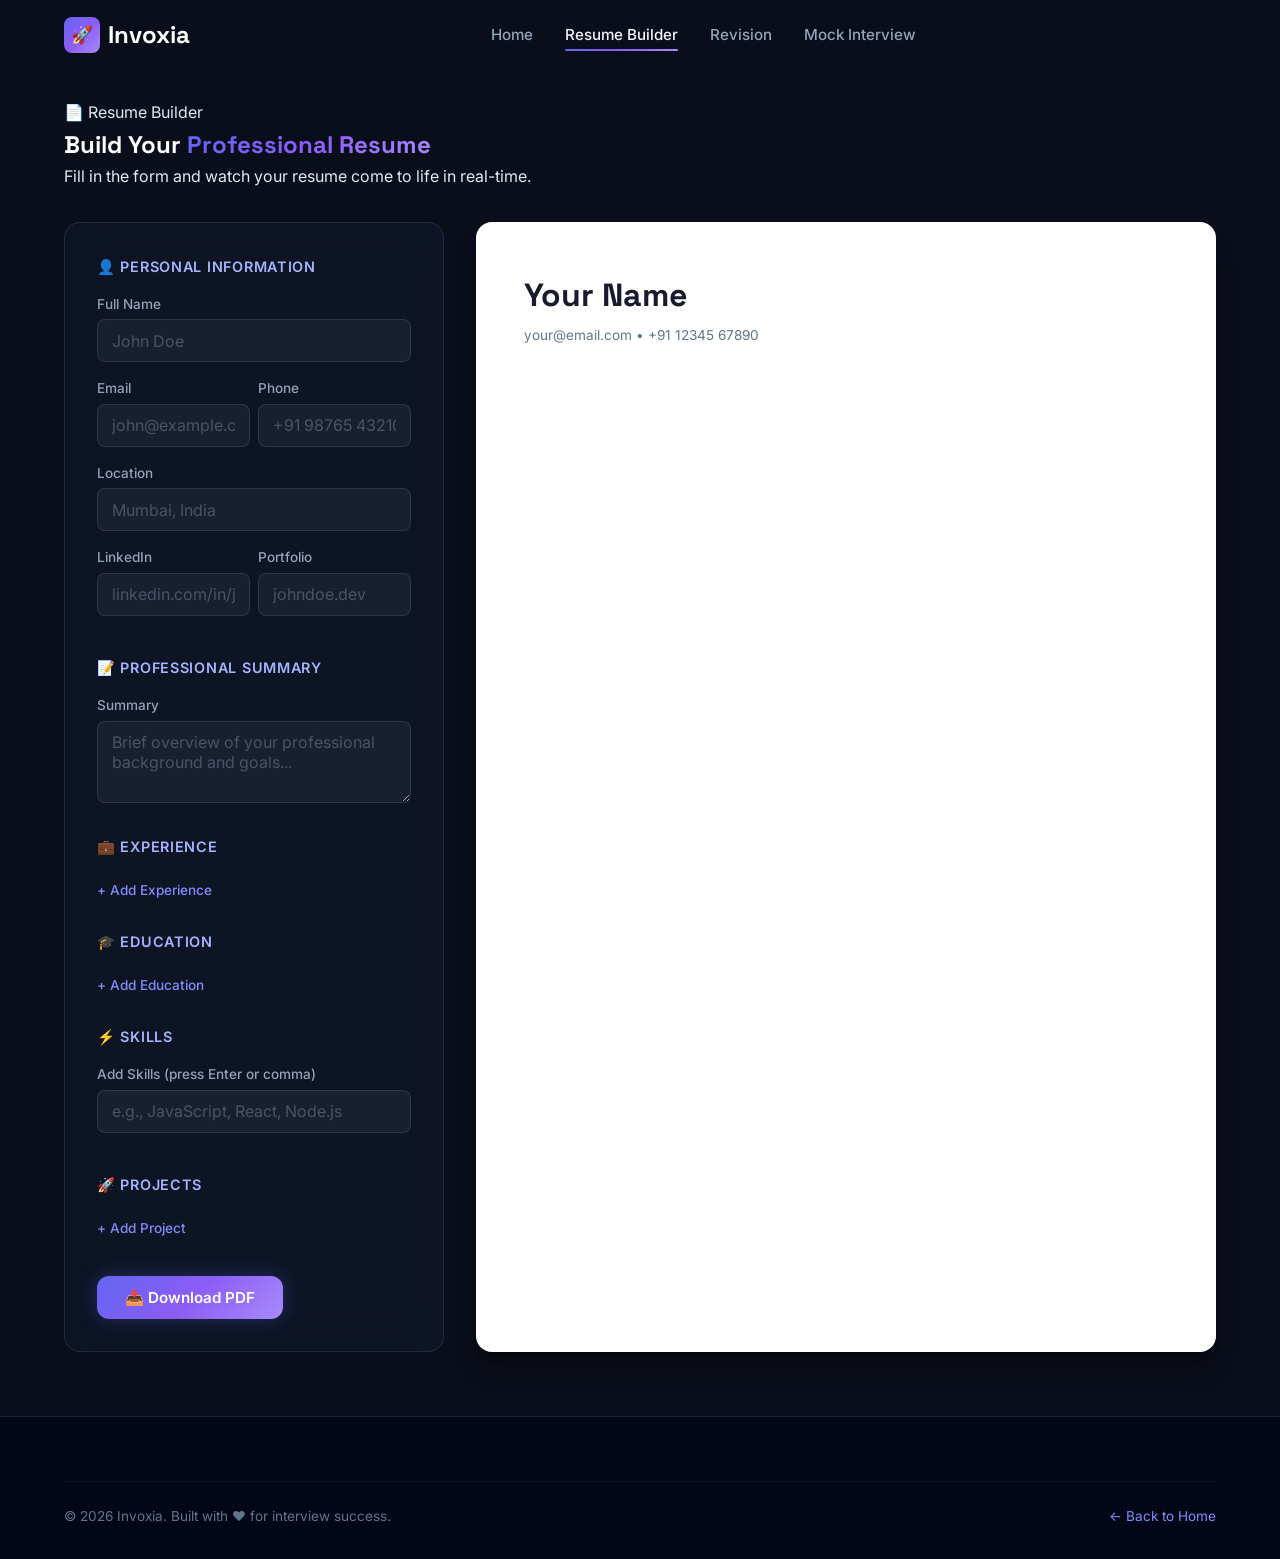
==== pages/resume.html @ 6b7d6e1b "msade some changes in ui" ====
<!DOCTYPE html>
<html lang="en">
<head>
  <meta charset="UTF-8">
  <meta name="viewport" content="width=device-width, initial-scale=1.0">
  <title>Resume Builder — Invoxia</title>
  <meta name="description" content="Build professional, ATS-friendly resumes with Invoxia's intelligent resume builder. Real-time preview and PDF export.">
  <link rel="stylesheet" href="../css/global.css">
  <link rel="stylesheet" href="../css/resume.css">
  <link rel="icon" href="data:image/svg+xml,<svg xmlns='http://www.w3.org/2000/svg' viewBox='0 0 100 100'><text y='.9em' font-size='90'>📄</text></svg>">
</head>
<body>

  <!-- ======== NAVBAR ======== -->
  <nav class="navbar scrolled" id="navbar">
    <div class="container">
      <a href="../index.html" class="navbar-brand">
        <span class="logo-icon">🚀</span>
        Invoxia
      </a>
      <div class="navbar-links" id="navLinks">
        <a href="../index.html">Home</a>
        <a href="resume.html" class="active">Resume Builder</a>
        <a href="revision.html">Revision</a>
        <a href="mock-interview.html">Mock Interview</a>
      </div>
      <div class="navbar-actions">
        <button class="menu-toggle" id="menuToggle" aria-label="Toggle menu">
          <span></span><span></span><span></span>
        </button>
      </div>
    </div>
  </nav>

  <!-- ======== RESUME BUILDER ======== -->
  <main class="resume-page">
    <div class="container">
      <div class="section-header" style="margin-bottom: 2rem;">
        <div class="section-label">📄 Resume Builder</div>
        <h2 style="color: white; font-family: var(--font-display);">Build Your <span class="text-gradient">Professional Resume</span></h2>
        <p>Fill in the form and watch your resume come to life in real-time.</p>
      </div>

      <div class="resume-builder-layout">
        <!-- Form Sidebar -->
        <aside class="resume-sidebar card" id="resumeForm">

          <!-- Personal Info -->
          <div class="resume-form-section">
            <h3>👤 Personal Information</h3>
            <div class="form-group">
              <label for="inputFullName">Full Name</label>
              <input class="form-input" id="inputFullName" type="text" placeholder="John Doe">
            </div>
            <div class="form-row">
              <div class="form-group">
                <label for="inputEmail">Email</label>
                <input class="form-input" id="inputEmail" type="email" placeholder="john@example.com">
              </div>
              <div class="form-group">
                <label for="inputPhone">Phone</label>
                <input class="form-input" id="inputPhone" type="tel" placeholder="+91 98765 43210">
              </div>
            </div>
            <div class="form-group">
              <label for="inputLocation">Location</label>
              <input class="form-input" id="inputLocation" type="text" placeholder="Mumbai, India">
            </div>
            <div class="form-row">
              <div class="form-group">
                <label for="inputLinkedin">LinkedIn</label>
                <input class="form-input" id="inputLinkedin" type="url" placeholder="linkedin.com/in/johndoe">
              </div>
              <div class="form-group">
                <label for="inputPortfolio">Portfolio</label>
                <input class="form-input" id="inputPortfolio" type="url" placeholder="johndoe.dev">
              </div>
            </div>
          </div>

          <!-- Summary -->
          <div class="resume-form-section">
            <h3>📝 Professional Summary</h3>
            <div class="form-group">
              <label for="inputSummary">Summary</label>
              <textarea class="form-input" id="inputSummary" placeholder="Brief overview of your professional background and goals..." rows="3"></textarea>
            </div>
          </div>

          <!-- Experience -->
          <div class="resume-form-section">
            <h3>💼 Experience</h3>
            <div id="experienceFields"></div>
            <button class="add-item-btn" onclick="addExperience()">+ Add Experience</button>
          </div>

          <!-- Education -->
          <div class="resume-form-section">
            <h3>🎓 Education</h3>
            <div id="educationFields"></div>
            <button class="add-item-btn" onclick="addEducation()">+ Add Education</button>
          </div>

          <!-- Skills -->
          <div class="resume-form-section">
            <h3>⚡ Skills</h3>
            <div class="form-group">
              <label for="inputSkills">Add Skills (press Enter or comma)</label>
              <input class="form-input" id="inputSkills" type="text" placeholder="e.g., JavaScript, React, Node.js">
            </div>
            <div id="skillTags" style="display: flex; flex-wrap: wrap; gap: 6px; margin-top: 8px;"></div>
          </div>

          <!-- Projects -->
          <div class="resume-form-section">
            <h3>🚀 Projects</h3>
            <div id="projectFields"></div>
            <button class="add-item-btn" onclick="addProject()">+ Add Project</button>
          </div>

          <!-- Actions -->
          <div class="resume-actions">
            <button class="btn btn-primary" onclick="downloadResume()">📥 Download PDF</button>
          </div>
        </aside>

        <!-- Live Preview -->
        <div class="resume-preview-container" id="resumePreview">
          <!-- Dynamically rendered by resume.js -->
        </div>
      </div>
    </div>
  </main>

  <!-- ======== FOOTER ======== -->
  <footer class="footer" style="margin-top: 4rem;">
    <div class="container">
      <div class="footer-bottom">
        <span>© 2026 Invoxia. Built with ❤️ for interview success.</span>
        <a href="../index.html" style="color: var(--primary-400);">← Back to Home</a>
      </div>
    </div>
  </footer>

  <script src="../js/app.js"></script>
  <script src="../js/resume.js"></script>

  <style>
    .skill-tag-added {
      display: inline-flex;
      align-items: center;
      gap: 4px;
      padding: 4px 12px;
      background: rgba(99, 102, 241, 0.2);
      border: 1px solid rgba(99, 102, 241, 0.4);
      border-radius: 999px;
      color: var(--primary-300);
      font-size: 0.82rem;
      font-weight: 500;
    }
    .skill-tag-added button {
      color: var(--accent-rose);
      font-size: 1rem;
      line-height: 1;
      padding: 0 2px;
    }
    .skill-tag-added button:hover {
      color: white;
    }
  </style>
</body>
</html>
---- css/global.css ----
/* ============================================
   INVOXIA - Global Design System
   Shared styles, tokens, and utilities
   ============================================ */

/* Google Fonts */
@import url('https://fonts.googleapis.com/css2?family=Inter:wght@300;400;500;600;700;800;900&family=Space+Grotesk:wght@400;500;600;700&display=swap');

/* ---- Design Tokens ---- */
:root {
  /* Primary Palette */
  --primary-50: #eef2ff;
  --primary-100: #e0e7ff;
  --primary-200: #c7d2fe;
  --primary-300: #a5b4fc;
  --primary-400: #818cf8;
  --primary-500: #6366f1;
  --primary-600: #4f46e5;
  --primary-700: #4338ca;
  --primary-800: #3730a3;
  --primary-900: #312e81;

  /* Accent */
  --accent-cyan: #22d3ee;
  --accent-emerald: #34d399;
  --accent-amber: #fbbf24;
  --accent-rose: #fb7185;
  --accent-violet: #a78bfa;

  /* Neutrals */
  --neutral-50: #f8fafc;
  --neutral-100: #f1f5f9;
  --neutral-200: #e2e8f0;
  --neutral-300: #cbd5e1;
  --neutral-400: #94a3b8;
  --neutral-500: #64748b;
  --neutral-600: #475569;
  --neutral-700: #334155;
  --neutral-800: #1e293b;
  --neutral-900: #0f172a;
  --neutral-950: #020617;

  /* Surfaces */
  --surface-primary: #0a0e1a;
  --surface-card: rgba(15, 23, 42, 0.7);
  --surface-card-hover: rgba(30, 41, 59, 0.8);
  --surface-glass: rgba(255, 255, 255, 0.05);
  --surface-glass-border: rgba(255, 255, 255, 0.1);

  /* Gradients */
  --gradient-primary: linear-gradient(135deg, #6366f1, #8b5cf6, #a78bfa);
  --gradient-accent: linear-gradient(135deg, #22d3ee, #6366f1);
  --gradient-warm: linear-gradient(135deg, #f97316, #fb7185);
  --gradient-hero: linear-gradient(135deg, #0a0e1a 0%, #1a1040 50%, #0a0e1a 100%);

  /* Typography */
  --font-primary: 'Inter', -apple-system, BlinkMacSystemFont, sans-serif;
  --font-display: 'Space Grotesk', sans-serif;

  /* Spacing */
  --space-xs: 0.25rem;
  --space-sm: 0.5rem;
  --space-md: 1rem;
  --space-lg: 1.5rem;
  --space-xl: 2rem;
  --space-2xl: 3rem;
  --space-3xl: 4rem;
  --space-4xl: 6rem;

  /* Border Radius */
  --radius-sm: 0.375rem;
  --radius-md: 0.5rem;
  --radius-lg: 0.75rem;
  --radius-xl: 1rem;
  --radius-2xl: 1.5rem;
  --radius-full: 9999px;

  /* Shadows */
  --shadow-sm: 0 1px 2px rgba(0, 0, 0, 0.3);
  --shadow-md: 0 4px 6px -1px rgba(0, 0, 0, 0.3), 0 2px 4px -2px rgba(0, 0, 0, 0.3);
  --shadow-lg: 0 10px 15px -3px rgba(0, 0, 0, 0.3), 0 4px 6px -4px rgba(0, 0, 0, 0.3);
  --shadow-xl: 0 20px 25px -5px rgba(0, 0, 0, 0.3), 0 8px 10px -6px rgba(0, 0, 0, 0.3);
  --shadow-glow: 0 0 20px rgba(99, 102, 241, 0.3);
  --shadow-glow-lg: 0 0 40px rgba(99, 102, 241, 0.4);

  /* Transitions */
  --transition-fast: 150ms cubic-bezier(0.4, 0, 0.2, 1);
  --transition-base: 250ms cubic-bezier(0.4, 0, 0.2, 1);
  --transition-slow: 400ms cubic-bezier(0.4, 0, 0.2, 1);
  --transition-spring: 500ms cubic-bezier(0.34, 1.56, 0.64, 1);

  /* Z-Index Scale */
  --z-base: 1;
  --z-dropdown: 100;
  --z-sticky: 200;
  --z-overlay: 300;
  --z-modal: 400;
  --z-toast: 500;
}

/* ---- CSS Reset ---- */
*,
*::before,
*::after {
  box-sizing: border-box;
  margin: 0;
  padding: 0;
}

html {
  scroll-behavior: smooth;
  -webkit-text-size-adjust: 100%;
}

body {
  font-family: var(--font-primary);
  background-color: var(--surface-primary);
  color: var(--neutral-200);
  line-height: 1.6;
  overflow-x: hidden;
  -webkit-font-smoothing: antialiased;
  -moz-osx-font-smoothing: grayscale;
}

a {
  text-decoration: none;
  color: inherit;
  transition: color var(--transition-fast);
}

img {
  max-width: 100%;
  height: auto;
  display: block;
}

button {
  cursor: pointer;
  border: none;
  background: none;
  font-family: inherit;
  font-size: inherit;
}

ul, ol {
  list-style: none;
}

input, textarea, select {
  font-family: inherit;
  font-size: inherit;
  border: none;
  outline: none;
}

/* ---- Utility Classes ---- */
.container {
  width: 100%;
  max-width: 1200px;
  margin: 0 auto;
  padding: 0 var(--space-lg);
}

.section {
  padding: var(--space-4xl) 0;
}

.text-gradient {
  background: var(--gradient-primary);
  -webkit-background-clip: text;
  -webkit-text-fill-color: transparent;
  background-clip: text;
}

.text-gradient-accent {
  background: var(--gradient-accent);
  -webkit-background-clip: text;
  -webkit-text-fill-color: transparent;
  background-clip: text;
}

/* ---- Button System ---- */
.btn {
  display: inline-flex;
  align-items: center;
  justify-content: center;
  gap: var(--space-sm);
  padding: 0.75rem 1.75rem;
  font-weight: 600;
  font-size: 0.95rem;
  border-radius: var(--radius-lg);
  transition: all var(--transition-base);
  position: relative;
  overflow: hidden;
}

.btn-primary {
  background: var(--gradient-primary);
  color: white;
  box-shadow: var(--shadow-glow);
}

.btn-primary:hover {
  transform: translateY(-2px);
  box-shadow: var(--shadow-glow-lg);
}

.btn-secondary {
  background: var(--surface-glass);
  color: var(--neutral-100);
  border: 1px solid var(--surface-glass-border);
  backdrop-filter: blur(10px);
}

.btn-secondary:hover {
  background: rgba(255, 255, 255, 0.1);
  border-color: var(--primary-400);
  transform: translateY(-2px);
}

.btn-outline {
  background: transparent;
  color: var(--primary-400);
  border: 2px solid var(--primary-500);
}

.btn-outline:hover {
  background: var(--primary-500);
  color: white;
  transform: translateY(-2px);
}

.btn-lg {
  padding: 1rem 2.25rem;
  font-size: 1.05rem;
  border-radius: var(--radius-xl);
}

/* ---- Card System ---- */
.card {
  background: var(--surface-card);
  border: 1px solid var(--surface-glass-border);
  border-radius: var(--radius-xl);
  padding: var(--space-xl);
  backdrop-filter: blur(20px);
  transition: all var(--transition-base);
}

.card:hover {
  background: var(--surface-card-hover);
  border-color: var(--primary-500);
  transform: translateY(-4px);
  box-shadow: var(--shadow-lg);
}

/* ---- Glass Effect ---- */
.glass {
  background: var(--surface-glass);
  border: 1px solid var(--surface-glass-border);
  backdrop-filter: blur(20px);
  -webkit-backdrop-filter: blur(20px);
}

/* ---- Navbar Shared ---- */
.navbar {
  position: fixed;
  top: 0;
  left: 0;
  right: 0;
  z-index: var(--z-sticky);
  padding: var(--space-md) 0;
  transition: all var(--transition-base);
}

.navbar.scrolled {
  background: rgba(10, 14, 26, 0.9);
  backdrop-filter: blur(20px);
  border-bottom: 1px solid var(--surface-glass-border);
  box-shadow: var(--shadow-md);
}

.navbar .container {
  display: flex;
  align-items: center;
  justify-content: space-between;
}

.navbar-brand {
  display: flex;
  align-items: center;
  gap: var(--space-sm);
  font-family: var(--font-display);
  font-weight: 700;
  font-size: 1.5rem;
  color: white;
}

.navbar-brand .logo-icon {
  width: 36px;
  height: 36px;
  border-radius: var(--radius-md);
  background: var(--gradient-primary);
  display: flex;
  align-items: center;
  justify-content: center;
  font-size: 1.1rem;
}

.navbar-links {
  display: flex;
  align-items: center;
  gap: var(--space-xl);
}

.navbar-links a {
  color: var(--neutral-400);
  font-weight: 500;
  font-size: 0.95rem;
  position: relative;
}

.navbar-links a::after {
  content: '';
  position: absolute;
  bottom: -4px;
  left: 0;
  width: 0;
  height: 2px;
  background: var(--gradient-primary);
  transition: width var(--transition-base);
  border-radius: var(--radius-full);
}

.navbar-links a:hover,
.navbar-links a.active {
  color: var(--neutral-100);
}

.navbar-links a:hover::after,
.navbar-links a.active::after {
  width: 100%;
}

.navbar-actions {
  display: flex;
  align-items: center;
  gap: var(--space-md);
}

/* Mobile menu toggle */
.menu-toggle {
  display: none;
  flex-direction: column;
  gap: 5px;
  padding: 4px;
}

.menu-toggle span {
  display: block;
  width: 24px;
  height: 2px;
  background: var(--neutral-200);
  border-radius: var(--radius-full);
  transition: all var(--transition-fast);
}

/* ---- Footer ---- */
.footer {
  background: var(--neutral-950);
  border-top: 1px solid var(--surface-glass-border);
  padding: var(--space-3xl) 0 var(--space-xl);
}

.footer-grid {
  display: grid;
  grid-template-columns: 2fr 1fr 1fr 1fr;
  gap: var(--space-2xl);
  margin-bottom: var(--space-2xl);
}

.footer-brand p {
  color: var(--neutral-400);
  margin-top: var(--space-md);
  max-width: 300px;
  font-size: 0.9rem;
  line-height: 1.7;
}

.footer-col h4 {
  color: var(--neutral-100);
  font-size: 0.9rem;
  font-weight: 600;
  margin-bottom: var(--space-lg);
  text-transform: uppercase;
  letter-spacing: 0.05em;
}

.footer-col a {
  display: block;
  color: var(--neutral-400);
  font-size: 0.9rem;
  padding: var(--space-xs) 0;
  transition: color var(--transition-fast);
}

.footer-col a:hover {
  color: var(--primary-400);
}

.footer-bottom {
  border-top: 1px solid rgba(255, 255, 255, 0.05);
  padding-top: var(--space-lg);
  display: flex;
  justify-content: space-between;
  align-items: center;
  color: var(--neutral-500);
  font-size: 0.85rem;
}

/* ---- Animations ---- */
@keyframes fadeInUp {
  from {
    opacity: 0;
    transform: translateY(30px);
  }
  to {
    opacity: 1;
    transform: translateY(0);
  }
}

@keyframes fadeIn {
  from { opacity: 0; }
  to { opacity: 1; }
}

@keyframes slideInLeft {
  from {
    opacity: 0;
    transform: translateX(-30px);
  }
  to {
    opacity: 1;
    transform: translateX(0);
  }
}

@keyframes slideInRight {
  from {
    opacity: 0;
    transform: translateX(30px);
  }
  to {
    opacity: 1;
    transform: translateX(0);
  }
}

@keyframes pulse {
  0%, 100% { opacity: 1; }
  50% { opacity: 0.5; }
}

@keyframes float {
  0%, 100% { transform: translateY(0); }
  50% { transform: translateY(-10px); }
}

@keyframes glow {
  0%, 100% { box-shadow: 0 0 20px rgba(99, 102, 241, 0.3); }
  50% { box-shadow: 0 0 40px rgba(99, 102, 241, 0.6); }
}

.animate-fadeInUp {
  animation: fadeInUp 0.6s ease-out forwards;
}

.animate-fadeIn {
  animation: fadeIn 0.6s ease-out forwards;
}

.animate-float {
  animation: float 3s ease-in-out infinite;
}

/* Stagger delays */
.delay-1 { animation-delay: 0.1s; }
.delay-2 { animation-delay: 0.2s; }
.delay-3 { animation-delay: 0.3s; }
.delay-4 { animation-delay: 0.4s; }
.delay-5 { animation-delay: 0.5s; }

/* ---- Responsive ---- */
@media (max-width: 768px) {
  .container {
    padding: 0 var(--space-md);
  }

  .section {
    padding: var(--space-2xl) 0;
  }

  .menu-toggle {
    display: flex;
  }

  .navbar-links {
    display: none;
    position: fixed;
    top: 70px;
    left: 0;
    right: 0;
    background: rgba(10, 14, 26, 0.98);
    backdrop-filter: blur(20px);
    flex-direction: column;
    padding: var(--space-xl);
    gap: var(--space-lg);
    border-bottom: 1px solid var(--surface-glass-border);
  }

  .navbar-links.open {
    display: flex;
  }

  .navbar-actions .btn {
    display: none;
  }

  .footer-grid {
    grid-template-columns: 1fr;
    gap: var(--space-xl);
  }

  .footer-bottom {
    flex-direction: column;
    gap: var(--space-md);
    text-align: center;
  }
}
---- css/resume.css ----
/* ============================================
   INVOXIA - Resume Builder Styles
   Module Owner: Member 1
   Branch: feature/resume-builder
   ============================================ */

.resume-page {
  padding-top: 100px;
  min-height: 100vh;
}

.resume-builder-layout {
  display: grid;
  grid-template-columns: 380px 1fr;
  gap: var(--space-xl);
  min-height: calc(100vh - 200px);
}

/* Sidebar Form */
.resume-sidebar {
  position: sticky;
  top: 100px;
  height: fit-content;
}

.resume-form-section {
  margin-bottom: var(--space-lg);
}

.resume-form-section h3 {
  color: var(--primary-300);
  font-size: 0.9rem;
  font-weight: 600;
  text-transform: uppercase;
  letter-spacing: 0.05em;
  margin-bottom: var(--space-md);
  display: flex;
  align-items: center;
  gap: var(--space-sm);
}

.form-group {
  margin-bottom: var(--space-md);
}

.form-group label {
  display: block;
  color: var(--neutral-400);
  font-size: 0.85rem;
  font-weight: 500;
  margin-bottom: var(--space-xs);
}

.form-input {
  width: 100%;
  padding: 0.65rem 0.85rem;
  background: rgba(255, 255, 255, 0.05);
  border: 1px solid var(--surface-glass-border);
  border-radius: var(--radius-md);
  color: var(--neutral-100);
  transition: border-color var(--transition-fast);
}

.form-input:focus {
  border-color: var(--primary-500);
  box-shadow: 0 0 0 3px rgba(99, 102, 241, 0.15);
}

.form-input::placeholder {
  color: var(--neutral-600);
}

textarea.form-input {
  min-height: 80px;
  resize: vertical;
}

.form-row {
  display: grid;
  grid-template-columns: 1fr 1fr;
  gap: var(--space-sm);
}

.add-item-btn {
  display: flex;
  align-items: center;
  gap: var(--space-xs);
  color: var(--primary-400);
  font-size: 0.85rem;
  font-weight: 500;
  padding: var(--space-sm) 0;
  transition: color var(--transition-fast);
}

.add-item-btn:hover {
  color: var(--primary-300);
}

/* Resume Preview */
.resume-preview-container {
  background: white;
  border-radius: var(--radius-xl);
  padding: var(--space-2xl);
  color: #1a1a2e;
  box-shadow: var(--shadow-xl);
  min-height: 800px;
}

.resume-preview-container h1 {
  font-family: var(--font-display);
  font-size: 2rem;
  color: #1a1a2e;
  margin-bottom: var(--space-xs);
}

.resume-preview-container .contact-line {
  color: #64748b;
  font-size: 0.85rem;
  margin-bottom: var(--space-lg);
}

.resume-section-title {
  font-size: 0.85rem;
  font-weight: 700;
  text-transform: uppercase;
  letter-spacing: 0.08em;
  color: var(--primary-600);
  border-bottom: 2px solid var(--primary-500);
  padding-bottom: var(--space-xs);
  margin-bottom: var(--space-md);
  margin-top: var(--space-xl);
}

.resume-entry {
  margin-bottom: var(--space-md);
}

.resume-entry h4 {
  font-size: 1rem;
  font-weight: 600;
  color: #1a1a2e;
}

.resume-entry .meta {
  color: #64748b;
  font-size: 0.85rem;
  margin-bottom: var(--space-xs);
}

.resume-entry p {
  color: #334155;
  font-size: 0.9rem;
  line-height: 1.6;
}

.resume-skills-list {
  display: flex;
  flex-wrap: wrap;
  gap: var(--space-sm);
}

.resume-skill-tag {
  padding: var(--space-xs) var(--space-md);
  background: var(--primary-50);
  color: var(--primary-700);
  border-radius: var(--radius-full);
  font-size: 0.82rem;
  font-weight: 500;
}

/* Export Actions */
.resume-actions {
  display: flex;
  gap: var(--space-md);
  margin-top: var(--space-xl);
}

/* Responsive */
@media (max-width: 1024px) {
  .resume-builder-layout {
    grid-template-columns: 1fr;
  }

  .resume-sidebar {
    position: static;
  }
}
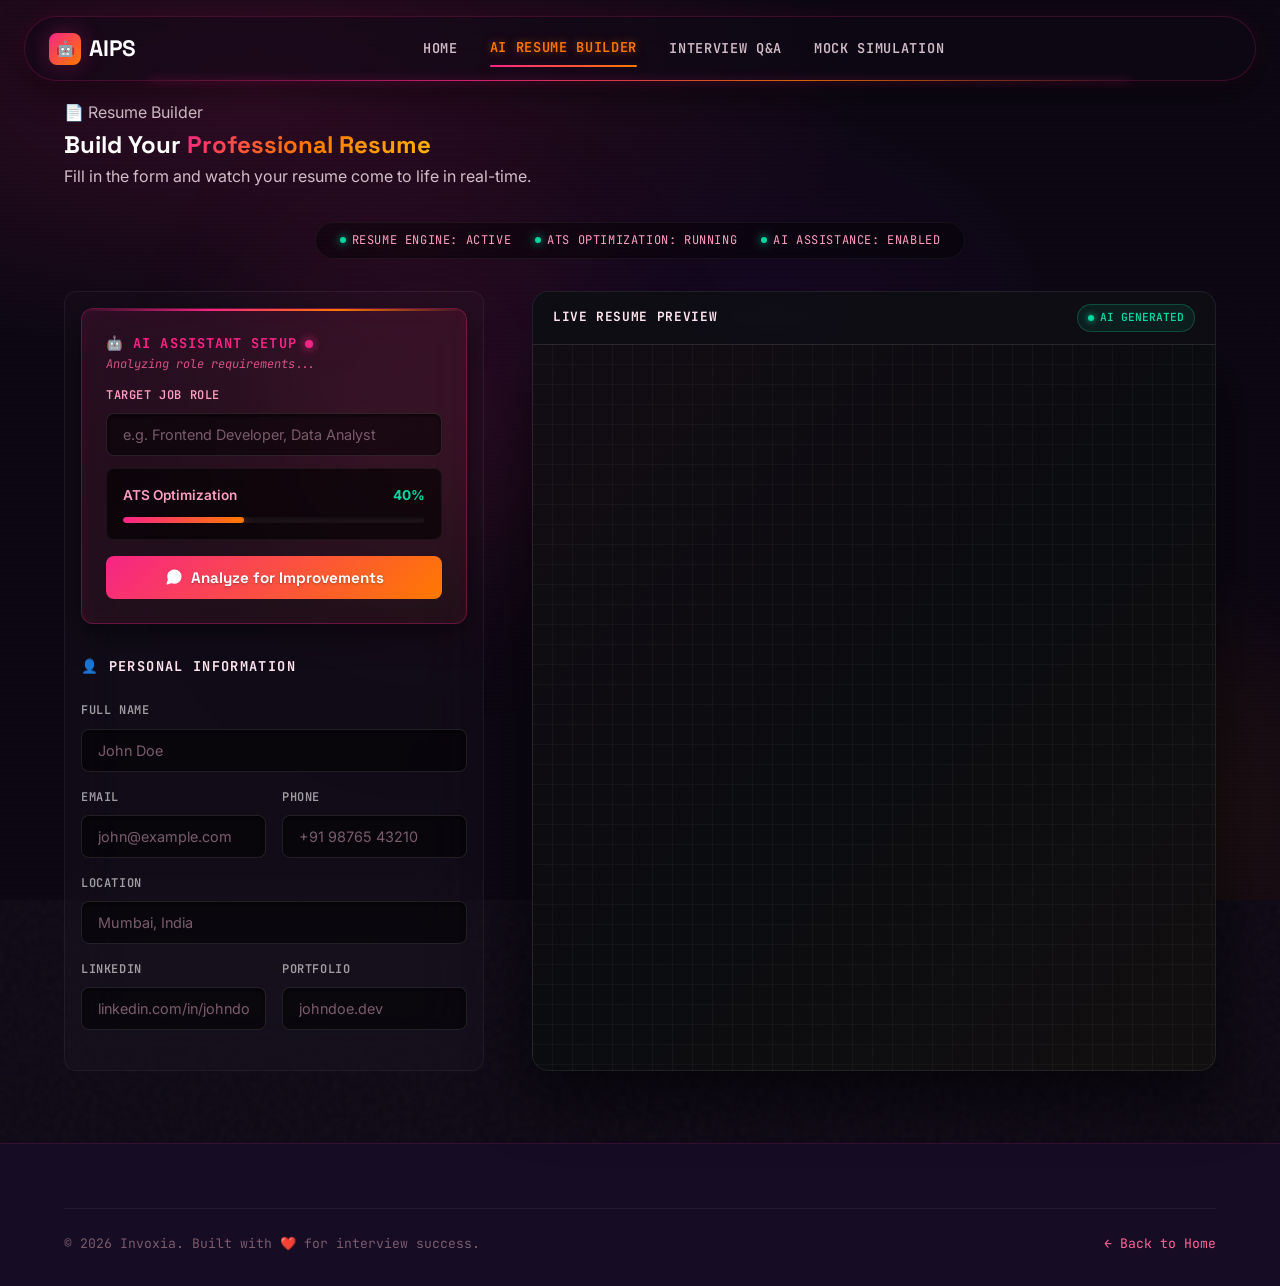
==== commit c2a60a58: "msade some changes in ui" ====
--- a/pages/resume.html
+++ b/pages/resume.html
@@ -15,14 +15,14 @@
   <nav class="navbar scrolled" id="navbar">
     <div class="container">
       <a href="../index.html" class="navbar-brand">
-        <span class="logo-icon">🚀</span>
-        Invoxia
+        <span class="logo-icon">🤖</span>
+        AIPS
       </a>
       <div class="navbar-links" id="navLinks">
         <a href="../index.html">Home</a>
-        <a href="resume.html" class="active">Resume Builder</a>
-        <a href="revision.html">Revision</a>
-        <a href="mock-interview.html">Mock Interview</a>
+        <a href="resume.html" class="active">AI Resume Builder</a>
+        <a href="interview-prep.html">Interview Q&A</a>
+        <a href="mock-interview.html">Mock Simulation</a>
       </div>
       <div class="navbar-actions">
         <button class="menu-toggle" id="menuToggle" aria-label="Toggle menu">
@@ -41,10 +41,46 @@
         <p>Fill in the form and watch your resume come to life in real-time.</p>
       </div>
 
+      <div class="system-status-bar">
+        <span class="status-item"><span class="pulse-dot"></span> Resume Engine: Active</span>
+        <span class="status-item"><span class="pulse-dot"></span> ATS Optimization: Running</span>
+        <span class="status-item"><span class="pulse-dot"></span> AI Assistance: Enabled</span>
+      </div>
+
       <div class="resume-builder-layout">
         <!-- Form Sidebar -->
         <aside class="resume-sidebar card" id="resumeForm">
 
+          <!-- Target Role & ATS Score -->
+          <div class="ai-glass-panel">
+            <h3 style="margin-top:0; display:flex; align-items:center; gap:8px;">
+              🤖 AI Assistant Setup
+              <span class="ai-status-dot"></span>
+            </h3>
+            <p class="ai-typing-hint">Analyzing role requirements</p>
+            <div class="form-group" style="margin-bottom: 12px;">
+              <label for="inputTargetRole" style="color: var(--primary-300);">Target Job Role</label>
+              <input class="form-input" id="inputTargetRole" type="text" placeholder="e.g. Frontend Developer, Data Analyst">
+            </div>
+            <div class="ats-score-box">
+              <div class="ats-score-header">
+                <span style="font-size: 0.85rem; font-weight: 600; color: var(--primary-300);">ATS Optimization</span>
+                <span id="atsScoreText" style="font-size: 0.85rem; font-weight: 700; color: var(--accent-emerald);">40%</span>
+              </div>
+              <div class="ats-bar-bg">
+                <div class="ats-bar-fill" id="atsScoreFill" style="width: 40%;"></div>
+              </div>
+            </div>
+            <button class="cta-button-glow" id="btnAnalyzeResume" onclick="analyzeResume()">
+              <svg width="18" height="18" viewBox="0 0 24 24" fill="none" xmlns="http://www.w3.org/2000/svg">
+                <path d="M21 11.5a8.38 8.38 0 0 1-.9 3.8 8.5 8.5 0 0 1-7.6 4.7 8.38 8.38 0 0 1-3.8-.9L3 21l1.9-5.7a8.38 8.38 0 0 1-.9-3.8 8.5 8.5 0 0 1 4.7-7.6 8.38 8.38 0 0 1 3.8-.9h.5a8.48 8.48 0 0 1 8 8v.5z" stroke="currentColor" stroke-width="2" stroke-linecap="round" stroke-linejoin="round"/>
+              </svg>
+              Analyze for Improvements
+            </button>
+            <div id="aiSuggestionsPanel" style="display: none; margin-top: 15px;">
+            </div>
+          </div>
+
           <!-- Personal Info -->
           <div class="resume-form-section">
             <h3>👤 Personal Information</h3>
@@ -80,10 +116,13 @@
 
           <!-- Summary -->
           <div class="resume-form-section">
-            <h3>📝 Professional Summary</h3>
+            <h3 style="display: flex; justify-content: space-between; width: 100%;">
+              <span>📝 Professional Summary</span>
+              <button class="ai-enhance-btn" id="btnEnhanceSummary" onclick="enhanceSummary()">🪄 Enhance</button>
+            </h3>
             <div class="form-group">
               <label for="inputSummary">Summary</label>
-              <textarea class="form-input" id="inputSummary" placeholder="Brief overview of your professional background and goals..." rows="3"></textarea>
+              <textarea class="form-input" id="inputSummary" placeholder="Brief overview of your professional background and goals..." rows="4"></textarea>
             </div>
           </div>
 
@@ -125,8 +164,14 @@
         </aside>
 
         <!-- Live Preview -->
-        <div class="resume-preview-container" id="resumePreview">
-          <!-- Dynamically rendered by resume.js -->
+        <div class="preview-wrapper">
+          <div class="preview-header">
+            <span class="preview-label">Live Resume Preview</span>
+            <span class="ai-badge">AI Generated</span>
+          </div>
+          <div class="resume-preview-container" id="resumePreview">
+            <!-- Dynamically rendered by resume.js -->
+          </div>
         </div>
       </div>
     </div>
--- a/css/global.css
+++ b/css/global.css
@@ -1,539 +1,396 @@
 /* ============================================
-   INVOXIA - Global Design System
-   Shared styles, tokens, and utilities
-   ============================================ */
-
-/* Google Fonts */
-@import url('https://fonts.googleapis.com/css2?family=Inter:wght@300;400;500;600;700;800;900&family=Space+Grotesk:wght@400;500;600;700&display=swap');
-
-/* ---- Design Tokens ---- */
+   INVOXIA — Cyber Sunset Interface
+   Design System v3.0
+   Theme: Outrun / Synthwave / Cyber Sunset
+   ============================================ */
+
+@import url('https://fonts.googleapis.com/css2?family=Inter:wght@300;400;500;600;700;800;900&family=Space+Grotesk:wght@400;500;600;700&family=JetBrains+Mono:wght@400;500;600&display=swap');
+
 :root {
-  /* Primary Palette */
-  --primary-50: #eef2ff;
-  --primary-100: #e0e7ff;
-  --primary-200: #c7d2fe;
-  --primary-300: #a5b4fc;
-  --primary-400: #818cf8;
-  --primary-500: #6366f1;
-  --primary-600: #4f46e5;
-  --primary-700: #4338ca;
-  --primary-800: #3730a3;
-  --primary-900: #312e81;
-
-  /* Accent */
-  --accent-cyan: #22d3ee;
-  --accent-emerald: #34d399;
-  --accent-amber: #fbbf24;
-  --accent-rose: #fb7185;
-  --accent-violet: #a78bfa;
-
-  /* Neutrals */
-  --neutral-50: #f8fafc;
-  --neutral-100: #f1f5f9;
-  --neutral-200: #e2e8f0;
-  --neutral-300: #cbd5e1;
-  --neutral-400: #94a3b8;
-  --neutral-500: #64748b;
-  --neutral-600: #475569;
-  --neutral-700: #334155;
-  --neutral-800: #1e293b;
-  --neutral-900: #0f172a;
-  --neutral-950: #020617;
-
-  /* Surfaces */
-  --surface-primary: #0a0e1a;
-  --surface-card: rgba(15, 23, 42, 0.7);
-  --surface-card-hover: rgba(30, 41, 59, 0.8);
-  --surface-glass: rgba(255, 255, 255, 0.05);
-  --surface-glass-border: rgba(255, 255, 255, 0.1);
-
-  /* Gradients */
-  --gradient-primary: linear-gradient(135deg, #6366f1, #8b5cf6, #a78bfa);
-  --gradient-accent: linear-gradient(135deg, #22d3ee, #6366f1);
-  --gradient-warm: linear-gradient(135deg, #f97316, #fb7185);
-  --gradient-hero: linear-gradient(135deg, #0a0e1a 0%, #1a1040 50%, #0a0e1a 100%);
-
-  /* Typography */
-  --font-primary: 'Inter', -apple-system, BlinkMacSystemFont, sans-serif;
-  --font-display: 'Space Grotesk', sans-serif;
-
-  /* Spacing */
-  --space-xs: 0.25rem;
-  --space-sm: 0.5rem;
-  --space-md: 1rem;
-  --space-lg: 1.5rem;
-  --space-xl: 2rem;
-  --space-2xl: 3rem;
-  --space-3xl: 4rem;
-  --space-4xl: 6rem;
-
-  /* Border Radius */
-  --radius-sm: 0.375rem;
-  --radius-md: 0.5rem;
-  --radius-lg: 0.75rem;
-  --radius-xl: 1rem;
-  --radius-2xl: 1.5rem;
-  --radius-full: 9999px;
-
-  /* Shadows */
-  --shadow-sm: 0 1px 2px rgba(0, 0, 0, 0.3);
-  --shadow-md: 0 4px 6px -1px rgba(0, 0, 0, 0.3), 0 2px 4px -2px rgba(0, 0, 0, 0.3);
-  --shadow-lg: 0 10px 15px -3px rgba(0, 0, 0, 0.3), 0 4px 6px -4px rgba(0, 0, 0, 0.3);
-  --shadow-xl: 0 20px 25px -5px rgba(0, 0, 0, 0.3), 0 8px 10px -6px rgba(0, 0, 0, 0.3);
-  --shadow-glow: 0 0 20px rgba(99, 102, 241, 0.3);
-  --shadow-glow-lg: 0 0 40px rgba(99, 102, 241, 0.4);
-
-  /* Transitions */
-  --transition-fast: 150ms cubic-bezier(0.4, 0, 0.2, 1);
-  --transition-base: 250ms cubic-bezier(0.4, 0, 0.2, 1);
-  --transition-slow: 400ms cubic-bezier(0.4, 0, 0.2, 1);
+  /* === Core Background === */
+  --bg-void:        #0d0814;  /* Deep dark plum */
+  --bg-deep:        #160c24;
+  --bg-surface:     #23123b;
+
+  /* === Primary — Neon Pink === */
+  --primary-50:  #fff0f5;
+  --primary-100: #ffe4ef;
+  --primary-200: #ffc9de;
+  --primary-300: #ff9ebf;
+  --primary-400: #ff6398;
+  --primary-500: #f72585; /* Cyber Pink */
+  --primary-600: #e51268;
+  --primary-700: #b8094b;
+  --primary-800: #940a3f;
+  --primary-900: #7b0e37;
+
+  /* === Accents — Sunset Palette === */
+  --accent-orange:  #ff7900;
+  --accent-yellow:  #ffb703;
+  --accent-purple:  #7209b7;
+  --accent-cyan:    #4cc9f0; /* Kept for cool contrast */
+  --accent-emerald: #06d6a0;
+  --accent-rose:    #f72585;
+
+  /* === Neon Glows === */
+  --neon-pink:   #f72585;
+  --neon-orange: #ff7900;
+  --glow-pink:   0 0 20px rgba(247, 37, 133, 0.5), 0 0 40px rgba(247, 37, 133, 0.2);
+  --glow-orange: 0 0 20px rgba(255, 121, 0, 0.5), 0 0 40px rgba(255, 121, 0, 0.2);
+  --glow-soft:   0 0 30px rgba(255, 121, 0, 0.15);
+
+  /* === Glass Surface === */
+  --glass:        rgba(255, 255, 255, 0.05);
+  --glass-hover:  rgba(255, 255, 255, 0.09);
+  --glass-border: rgba(255, 255, 255, 0.1);
+  --glass-border-active: rgba(247, 37, 133, 0.6);
+
+  /* Legacy compat aliases */
+  --surface-primary:      var(--bg-void);
+  --surface-card:         var(--glass);
+  --surface-card-hover:   var(--glass-hover);
+  --surface-glass:        var(--glass);
+  --surface-glass-border: var(--glass-border);
+
+  /* === Neutrals === */
+  --neutral-50:  #faf5f7;
+  --neutral-100: #f3ebf0;
+  --neutral-200: #e6d8df;
+  --neutral-300: #d1bdc7;
+  --neutral-400: #b399a6;
+  --neutral-500: #947786;
+  --neutral-600: #7a5c6c;
+  --neutral-700: #634755;
+  --neutral-800: #523b47;
+  --neutral-900: #45343d;
+
+  /* === Gradients === */
+  --gradient-sunset:  linear-gradient(135deg, #f72585, #ff7900, #ffb703);
+  --gradient-aurora:  linear-gradient(135deg, #7209b7, #f72585, #ff7900, #0d0814);
+  --gradient-neon:    linear-gradient(90deg, #f72585, #ff7900);
+  --gradient-card:    linear-gradient(135deg, rgba(247,37,133,0.06), rgba(255,121,0,0.04));
+
+  /* === Typography === */
+  --font-primary:   'Inter', -apple-system, BlinkMacSystemFont, sans-serif;
+  --font-display:   'Space Grotesk', sans-serif;
+  --font-mono:      'JetBrains Mono', 'Fira Code', monospace;
+
+  /* === Spacing & Radius === */
+  --space-xs: 0.25rem; --space-sm: 0.5rem;   --space-md: 1rem;
+  --space-lg: 1.5rem;  --space-xl: 2rem;     --space-2xl: 3rem;
+  --space-3xl: 4rem;   --space-4xl: 6rem;
+  
+  --radius-sm: 0.375rem; --radius-md: 0.5rem; --radius-lg: 0.75rem;
+  --radius-xl: 1rem;     --radius-2xl: 1.5rem; --radius-full: 9999px;
+
+  /* === Shadows === */
+  --shadow-sm:  0 1px 2px rgba(0,0,0,0.5);
+  --shadow-md:  0 4px 12px rgba(0,0,0,0.4);
+  --shadow-lg:  0 10px 30px rgba(0,0,0,0.5);
+  --shadow-xl:  0 20px 50px rgba(0,0,0,0.6);
+  --shadow-glow:    0 0 25px rgba(247,37,133,0.30);
+  --shadow-glow-lg: 0 0 50px rgba(247,37,133,0.45);
+  --shadow-cyan:    0 0 25px rgba(255,121,0,0.35); /* Aliased to orange for retro logic */
+
+  /* === Transitions & Z-Index === */
+  --transition-fast:   150ms cubic-bezier(0.4, 0, 0.2, 1);
+  --transition-base:   250ms cubic-bezier(0.4, 0, 0.2, 1);
+  --transition-slow:   400ms cubic-bezier(0.4, 0, 0.2, 1);
   --transition-spring: 500ms cubic-bezier(0.34, 1.56, 0.64, 1);
 
-  /* Z-Index Scale */
-  --z-base: 1;
-  --z-dropdown: 100;
-  --z-sticky: 200;
-  --z-overlay: 300;
-  --z-modal: 400;
-  --z-toast: 500;
-}
-
-/* ---- CSS Reset ---- */
-*,
-*::before,
-*::after {
-  box-sizing: border-box;
-  margin: 0;
-  padding: 0;
-}
-
-html {
-  scroll-behavior: smooth;
-  -webkit-text-size-adjust: 100%;
-}
+  --z-base: 1; --z-dropdown: 100; --z-sticky: 200;
+  --z-overlay: 300; --z-modal: 400; --z-toast: 500;
+}
+
+/* ============================================
+   RESET & BASE
+   ============================================ */
+*, *::before, *::after { box-sizing: border-box; margin: 0; padding: 0; }
+html { scroll-behavior: smooth; -webkit-text-size-adjust: 100%; }
 
 body {
   font-family: var(--font-primary);
-  background-color: var(--surface-primary);
-  color: var(--neutral-200);
+  background-color: var(--bg-void);
+  color: var(--neutral-300);
   line-height: 1.6;
   overflow-x: hidden;
   -webkit-font-smoothing: antialiased;
-  -moz-osx-font-smoothing: grayscale;
-}
-
-a {
-  text-decoration: none;
-  color: inherit;
-  transition: color var(--transition-fast);
-}
-
-img {
-  max-width: 100%;
-  height: auto;
-  display: block;
-}
-
-button {
-  cursor: pointer;
-  border: none;
-  background: none;
-  font-family: inherit;
-  font-size: inherit;
-}
-
-ul, ol {
-  list-style: none;
-}
-
-input, textarea, select {
-  font-family: inherit;
-  font-size: inherit;
-  border: none;
-  outline: none;
-}
-
-/* ---- Utility Classes ---- */
-.container {
-  width: 100%;
-  max-width: 1200px;
-  margin: 0 auto;
-  padding: 0 var(--space-lg);
-}
-
-.section {
-  padding: var(--space-4xl) 0;
-}
+  background-image: url("data:image/svg+xml,%3Csvg viewBox='0 0 256 256' xmlns='http://www.w3.org/2000/svg'%3E%3Cfilter id='noise'%3E%3CfeTurbulence type='fractalNoise' baseFrequency='0.7' numOctaves='3' stitchTiles='stitch'/%3E%3C/filter%3E%3Crect width='100%25' height='100%25' filter='url(%23noise)' opacity='0.035'/%3E%3C/svg%3E");
+}
+
+a { text-decoration: none; color: inherit; transition: color var(--transition-fast); }
+img { max-width: 100%; height: auto; display: block; }
+button { cursor: pointer; border: none; background: none; font-family: inherit; font-size: inherit; }
+ul, ol { list-style: none; }
+input, textarea, select { font-family: inherit; font-size: inherit; border: none; outline: none; }
+
+/* ============================================
+   CYBER SUNSET BACKGROUND (Global)
+   ============================================ */
+body::before {
+  content: '';
+  position: fixed;
+  inset: 0;
+  z-index: -2;
+  background:
+    radial-gradient(ellipse 80% 50% at 20% 10%, rgba(247, 37, 133, 0.15) 0%, transparent 60%),
+    radial-gradient(ellipse 60% 50% at 80% 90%, rgba(255, 121, 0, 0.12) 0%, transparent 60%),
+    radial-gradient(ellipse 50% 60% at 60% 40%, rgba(114, 9, 183, 0.10) 0%, transparent 50%),
+    var(--bg-void);
+  pointer-events: none;
+}
+
+/* Scanline overlay — Retro VHS / Synthwave */
+body::after {
+  content: '';
+  position: fixed;
+  inset: 0;
+  z-index: -1;
+  background: repeating-linear-gradient(
+    0deg,
+    transparent,
+    transparent 2px,
+    rgba(0, 0, 0, 0.04) 2px,
+    rgba(0, 0, 0, 0.04) 4px
+  );
+  pointer-events: none;
+}
+
+/* ============================================
+   UTILITIES
+   ============================================ */
+.container { width: 100%; max-width: 1200px; margin: 0 auto; padding: 0 var(--space-lg); }
+.section { padding: var(--space-4xl) 0; }
 
 .text-gradient {
-  background: var(--gradient-primary);
+  background: var(--gradient-sunset);
   -webkit-background-clip: text;
   -webkit-text-fill-color: transparent;
   background-clip: text;
 }
-
 .text-gradient-accent {
-  background: var(--gradient-accent);
+  background: linear-gradient(90deg, var(--accent-orange), var(--accent-yellow));
   -webkit-background-clip: text;
   -webkit-text-fill-color: transparent;
   background-clip: text;
 }
-
-/* ---- Button System ---- */
-.btn {
-  display: inline-flex;
-  align-items: center;
-  justify-content: center;
-  gap: var(--space-sm);
-  padding: 0.75rem 1.75rem;
-  font-weight: 600;
-  font-size: 0.95rem;
-  border-radius: var(--radius-lg);
-  transition: all var(--transition-base);
-  position: relative;
-  overflow: hidden;
-}
-
-.btn-primary {
-  background: var(--gradient-primary);
-  color: white;
-  box-shadow: var(--shadow-glow);
-}
-
-.btn-primary:hover {
-  transform: translateY(-2px);
-  box-shadow: var(--shadow-glow-lg);
-}
-
-.btn-secondary {
-  background: var(--surface-glass);
-  color: var(--neutral-100);
-  border: 1px solid var(--surface-glass-border);
-  backdrop-filter: blur(10px);
-}
-
-.btn-secondary:hover {
-  background: rgba(255, 255, 255, 0.1);
-  border-color: var(--primary-400);
-  transform: translateY(-2px);
-}
-
-.btn-outline {
-  background: transparent;
-  color: var(--primary-400);
-  border: 2px solid var(--primary-500);
-}
-
-.btn-outline:hover {
-  background: var(--primary-500);
-  color: white;
-  transform: translateY(-2px);
-}
-
-.btn-lg {
-  padding: 1rem 2.25rem;
-  font-size: 1.05rem;
-  border-radius: var(--radius-xl);
-}
-
-/* ---- Card System ---- */
+.text-neon-cyan { color: var(--accent-cyan); } /* legacy compatibility */
+.text-neon-purple { color: var(--primary-400); }
+
+/* Retro Terminal */
+.term { font-family: var(--font-mono); font-size: 0.82rem; color: var(--accent-orange); letter-spacing: 0.02em; }
+.term-block {
+  font-family: var(--font-mono); font-size: 0.8rem; color: var(--accent-orange);
+  background: rgba(255, 121, 0, 0.05); border-left: 2px solid rgba(255, 121, 0, 0.4);
+  padding: 8px 14px; border-radius: 0 var(--radius-md) var(--radius-md) 0; line-height: 1.8;
+}
+.term-block::before { content: '> '; opacity: 0.5; }
+
+.cursor::after { content: '_'; animation: blink 1s step-end infinite; color: var(--accent-orange); }
+@keyframes blink { 50% { opacity: 0; } }
+
+/* AI Presence */
+.ai-presence { display: inline-flex; align-items: center; gap: 8px; font-size: 0.8rem; color: var(--accent-orange); font-family: var(--font-mono); }
+.ai-presence-dot {
+  width: 7px; height: 7px; border-radius: 50%;
+  background: var(--accent-orange);
+  box-shadow: 0 0 8px var(--accent-orange), 0 0 16px rgba(255,121,0,0.4);
+  animation: aiPulse 2s ease-in-out infinite; flex-shrink: 0;
+}
+@keyframes aiPulse {
+  0%, 100%  { transform: scale(1); box-shadow: 0 0 6px var(--accent-orange); }
+  50%       { transform: scale(1.3); box-shadow: 0 0 12px var(--accent-orange), 0 0 24px rgba(255,121,0,0.4); }
+}
+
+/* ============================================
+   GLASS CARD SYSTEM
+   ============================================ */
 .card {
-  background: var(--surface-card);
-  border: 1px solid var(--surface-glass-border);
+  background: rgba(255, 255, 255, 0.03);
+  border: 1px solid var(--glass-border);
   border-radius: var(--radius-xl);
   padding: var(--space-xl);
   backdrop-filter: blur(20px);
+  -webkit-backdrop-filter: blur(20px);
   transition: all var(--transition-base);
-}
-
+  position: relative;
+}
+.card::before {
+  content: ''; position: absolute; inset: 0; border-radius: inherit;
+  background: var(--gradient-card); opacity: 0; transition: opacity var(--transition-base); pointer-events: none;
+}
 .card:hover {
-  background: var(--surface-card-hover);
-  border-color: var(--primary-500);
-  transform: translateY(-4px);
-  box-shadow: var(--shadow-lg);
-}
-
-/* ---- Glass Effect ---- */
-.glass {
-  background: var(--surface-glass);
-  border: 1px solid var(--surface-glass-border);
-  backdrop-filter: blur(20px);
-  -webkit-backdrop-filter: blur(20px);
-}
-
-/* ---- Navbar Shared ---- */
+  background: rgba(255, 255, 255, 0.06);
+  border-color: rgba(247, 37, 133, 0.4);
+  transform: translateY(-4px); box-shadow: var(--shadow-glow);
+}
+.card:hover::before { opacity: 1; }
+
+.card-neon { border-color: rgba(247, 37, 133, 0.5); box-shadow: 0 0 0 1px rgba(247,37,133,0.2), var(--shadow-glow); }
+.card-cyan { border-color: rgba(255, 121, 0, 0.4); box-shadow: 0 0 0 1px rgba(255,121,0,0.15), var(--shadow-cyan); }
+.glass { background: var(--glass); border: 1px solid var(--glass-border); backdrop-filter: blur(20px); }
+
+/* ============================================
+   BUTTON SYSTEM
+   ============================================ */
+.btn {
+  display: inline-flex; align-items: center; justify-content: center; gap: var(--space-sm);
+  padding: 0.75rem 1.75rem; font-weight: 600; font-size: 0.95rem; border-radius: var(--radius-lg);
+  transition: all var(--transition-base); position: relative; overflow: hidden; letter-spacing: 0.02em;
+}
+
+.btn-primary {
+  background: linear-gradient(135deg, var(--neon-pink), var(--accent-orange));
+  color: white; box-shadow: var(--shadow-glow); border: 1px solid rgba(247,37,133,0.4);
+}
+.btn-primary::after {
+  content: ''; position: absolute; inset: 0; background: linear-gradient(135deg, rgba(255,255,255,0.2), transparent);
+  opacity: 0; transition: opacity var(--transition-fast);
+}
+.btn-primary:hover {
+  transform: translateY(-2px) scale(1.02);
+  box-shadow: var(--shadow-glow-lg), 0 0 0 2px rgba(247,37,133,0.3);
+}
+.btn-primary:hover::after { opacity: 1; }
+.btn-primary:active { transform: scale(0.98); }
+
+.btn-secondary {
+  background: rgba(255,255,255,0.06); color: var(--neutral-200);
+  border: 1px solid var(--glass-border); backdrop-filter: blur(10px);
+}
+.btn-secondary:hover {
+  background: rgba(247,37,133,0.1); border-color: rgba(247,37,133,0.5);
+  color: white; transform: translateY(-2px); box-shadow: var(--shadow-glow);
+}
+
+.btn-outline { background: transparent; color: var(--accent-orange); border: 1px solid rgba(255, 121, 0, 0.5); }
+.btn-outline:hover {
+  background: rgba(255,121,0,0.08); border-color: var(--accent-orange);
+  box-shadow: var(--shadow-cyan); transform: translateY(-2px);
+}
+
+.btn-lg  { padding: 1rem 2.25rem; font-size: 1.05rem; border-radius: var(--radius-xl); }
+.btn-sm  { padding: 0.5rem 1rem;  font-size: 0.85rem; }
+
+/* ============================================
+   NAVBAR
+   ============================================ */
 .navbar {
-  position: fixed;
-  top: 0;
-  left: 0;
-  right: 0;
-  z-index: var(--z-sticky);
-  padding: var(--space-md) 0;
-  transition: all var(--transition-base);
-}
-
-.navbar.scrolled {
-  background: rgba(10, 14, 26, 0.9);
-  backdrop-filter: blur(20px);
-  border-bottom: 1px solid var(--surface-glass-border);
-  box-shadow: var(--shadow-md);
-}
-
-.navbar .container {
-  display: flex;
-  align-items: center;
-  justify-content: space-between;
-}
+  position: fixed; top: var(--space-md); left: var(--space-lg); right: var(--space-lg); z-index: var(--z-sticky);
+  padding: 0.8rem 1.5rem; transition: all var(--transition-base);
+  border-radius: var(--radius-full);
+  background: rgba(13, 8, 20, 0.5); backdrop-filter: blur(20px); -webkit-backdrop-filter: blur(20px);
+  border: 1px solid rgba(247,37,133,0.2);
+  box-shadow: 0 10px 30px rgba(0,0,0,0.5), 0 0 20px rgba(247,37,133,0.1);
+}
+.navbar::before {
+  content: ''; position: absolute; bottom: -1px; left: 10%; right: 10%; height: 1px;
+  background: linear-gradient(90deg, transparent, var(--neon-pink), var(--accent-orange), transparent);
+  box-shadow: 0 0 10px var(--neon-pink); opacity: 0.8;
+}
+.navbar .container { display: flex; align-items: center; justify-content: space-between; padding: 0; }
 
 .navbar-brand {
-  display: flex;
-  align-items: center;
-  gap: var(--space-sm);
-  font-family: var(--font-display);
-  font-weight: 700;
-  font-size: 1.5rem;
-  color: white;
-}
-
+  display: flex; align-items: center; gap: var(--space-sm);
+  font-family: var(--font-display); font-weight: 700; font-size: 1.4rem; color: white; letter-spacing: -0.01em;
+}
 .navbar-brand .logo-icon {
-  width: 36px;
-  height: 36px;
-  border-radius: var(--radius-md);
-  background: var(--gradient-primary);
-  display: flex;
-  align-items: center;
-  justify-content: center;
-  font-size: 1.1rem;
-}
-
-.navbar-links {
-  display: flex;
-  align-items: center;
-  gap: var(--space-xl);
-}
-
+  width: 32px; height: 32px; border-radius: 8px;
+  background: linear-gradient(135deg, var(--neon-pink), var(--accent-orange));
+  display: flex; align-items: center; justify-content: center; font-size: 0.95rem; box-shadow: var(--shadow-glow);
+}
+.navbar-links { display: flex; align-items: center; gap: var(--space-xl); }
 .navbar-links a {
-  color: var(--neutral-400);
-  font-weight: 500;
-  font-size: 0.95rem;
-  position: relative;
-}
-
+  color: var(--neutral-300); font-weight: 600; font-size: 0.85rem; position: relative;
+  letter-spacing: 0.05em; transition: all var(--transition-fast); text-transform: uppercase; font-family: var(--font-mono);
+  padding: 0.5rem 0; display: inline-block;
+}
 .navbar-links a::after {
-  content: '';
-  position: absolute;
-  bottom: -4px;
-  left: 0;
-  width: 0;
-  height: 2px;
-  background: var(--gradient-primary);
-  transition: width var(--transition-base);
-  border-radius: var(--radius-full);
-}
-
-.navbar-links a:hover,
-.navbar-links a.active {
-  color: var(--neutral-100);
-}
-
-.navbar-links a:hover::after,
-.navbar-links a.active::after {
-  width: 100%;
-}
-
-.navbar-actions {
-  display: flex;
-  align-items: center;
-  gap: var(--space-md);
-}
-
-/* Mobile menu toggle */
-.menu-toggle {
-  display: none;
-  flex-direction: column;
-  gap: 5px;
-  padding: 4px;
-}
-
-.menu-toggle span {
-  display: block;
-  width: 24px;
-  height: 2px;
-  background: var(--neutral-200);
-  border-radius: var(--radius-full);
-  transition: all var(--transition-fast);
-}
-
-/* ---- Footer ---- */
-.footer {
-  background: var(--neutral-950);
-  border-top: 1px solid var(--surface-glass-border);
-  padding: var(--space-3xl) 0 var(--space-xl);
-}
-
-.footer-grid {
-  display: grid;
-  grid-template-columns: 2fr 1fr 1fr 1fr;
-  gap: var(--space-2xl);
-  margin-bottom: var(--space-2xl);
-}
-
-.footer-brand p {
-  color: var(--neutral-400);
-  margin-top: var(--space-md);
-  max-width: 300px;
-  font-size: 0.9rem;
-  line-height: 1.7;
-}
-
-.footer-col h4 {
-  color: var(--neutral-100);
-  font-size: 0.9rem;
-  font-weight: 600;
-  margin-bottom: var(--space-lg);
-  text-transform: uppercase;
-  letter-spacing: 0.05em;
-}
-
-.footer-col a {
-  display: block;
-  color: var(--neutral-400);
-  font-size: 0.9rem;
-  padding: var(--space-xs) 0;
-  transition: color var(--transition-fast);
-}
-
-.footer-col a:hover {
-  color: var(--primary-400);
-}
-
-.footer-bottom {
-  border-top: 1px solid rgba(255, 255, 255, 0.05);
-  padding-top: var(--space-lg);
-  display: flex;
-  justify-content: space-between;
-  align-items: center;
-  color: var(--neutral-500);
-  font-size: 0.85rem;
-}
-
-/* ---- Animations ---- */
-@keyframes fadeInUp {
-  from {
-    opacity: 0;
-    transform: translateY(30px);
+  content: ''; position: absolute; bottom: 0px; left: 0; width: 0; height: 2px;
+  background: var(--gradient-neon); transition: width var(--transition-base); border-radius: var(--radius-full); box-shadow: var(--shadow-glow);
+}
+.navbar-links a:hover, .navbar-links a.active { color: var(--accent-orange); text-shadow: 0 0 8px rgba(255,121,0,0.5); transform: translateY(-1px); }
+.navbar-links a:hover::after, .navbar-links a.active::after { width: 100%; }
+
+.navbar-actions { display: flex; align-items: center; gap: var(--space-md); }
+.navbar-actions .btn-primary {
+  background: linear-gradient(135deg, var(--primary-500), var(--accent-orange));
+  box-shadow: var(--shadow-glow); border: 1px solid rgba(247,37,133,0.5); padding: 0.6rem 1.4rem; border-radius: var(--radius-full);
+}
+.navbar-actions .btn-primary:hover {
+  transform: scale(1.05); box-shadow: var(--shadow-glow-lg), 0 0 0 2px rgba(247,37,133,0.3);
+}
+
+.menu-toggle { display: none; flex-direction: column; gap: 5px; padding: 4px; }
+.menu-toggle span { display: block; width: 24px; height: 2px; background: var(--neutral-200); border-radius: var(--radius-full); transition: all var(--transition-fast); }
+
+/* ============================================
+   FOOTER
+   ============================================ */
+.footer { background: var(--bg-deep); border-top: 1px solid rgba(247,37,133,0.15); padding: var(--space-3xl) 0 var(--space-xl); }
+.footer-grid { display: grid; grid-template-columns: 2fr 1fr 1fr 1fr; gap: var(--space-2xl); margin-bottom: var(--space-2xl); }
+.footer-brand p { color: var(--neutral-500); margin-top: var(--space-md); max-width: 300px; font-size: 0.875rem; line-height: 1.7; }
+.footer-col h4 { color: var(--accent-orange); font-size: 0.8rem; font-weight: 600; margin-bottom: var(--space-lg); text-transform: uppercase; letter-spacing: 0.08em; font-family: var(--font-mono); }
+.footer-col a { display: block; color: var(--neutral-500); font-size: 0.875rem; padding: var(--space-xs) 0; transition: color var(--transition-fast); }
+.footer-col a:hover { color: var(--primary-400); }
+.footer-bottom { border-top: 1px solid rgba(255,255,255,0.05); padding-top: var(--space-lg); display: flex; justify-content: space-between; align-items: center; color: var(--neutral-600); font-size: 0.82rem; font-family: var(--font-mono); }
+
+/* ============================================
+   ANIMATIONS
+   ============================================ */
+@keyframes fadeInUp   { from { opacity: 0; transform: translateY(30px); } to { opacity: 1; transform: translateY(0); } }
+@keyframes fadeIn     { from { opacity: 0; } to { opacity: 1; } }
+@keyframes slideInLeft{ from { opacity: 0; transform: translateX(-30px); } to { opacity: 1; transform: translateX(0); } }
+@keyframes slideInRight{from { opacity: 0; transform: translateX(30px); } to { opacity: 1; transform: translateX(0); } }
+@keyframes pulse      { 0%, 100% { opacity: 1; } 50% { opacity: 0.5; } }
+@keyframes float      { 0%, 100% { transform: translateY(0); } 50% { transform: translateY(-12px); } }
+
+.animate-fadeInUp { animation: fadeInUp 0.6s ease-out forwards; }
+.animate-fadeIn   { animation: fadeIn 0.6s ease-out forwards; }
+.animate-float    { animation: float 4s ease-in-out infinite; }
+
+.delay-1 { animation-delay: 0.1s; } .delay-2 { animation-delay: 0.2s; } .delay-3 { animation-delay: 0.3s; }
+
+/* ============================================
+   AI GLASS PANEL (Cyber Sunset flavor)
+   ============================================ */
+.ai-glass-panel {
+  background: rgba(247,37,133,0.06); border: 1px solid rgba(247,37,133,0.25);
+  border-radius: var(--radius-lg); padding: var(--space-md); margin-bottom: var(--space-md); position: relative; overflow: hidden;
+}
+.ai-glass-panel::before {
+  content: ''; position: absolute; top: 0; left: 0; right: 0; height: 1px;
+  background: linear-gradient(90deg, transparent, rgba(247,37,133,0.6), rgba(255,121,0,0.4), transparent);
+}
+.ai-enhance-btn {
+  background: linear-gradient(135deg, rgba(247,37,133,0.2), rgba(255,121,0,0.1)); color: var(--accent-orange);
+  border: 1px solid rgba(255,121,0,0.3); padding: 5px 14px; border-radius: var(--radius-full);
+  font-size: 0.78rem; font-weight: 600; cursor: pointer; display: inline-flex; align-items: center; gap: 5px;
+  transition: all 0.2s; font-family: var(--font-mono); letter-spacing: 0.02em; margin-top: 6px;
+}
+.ai-enhance-btn:hover { background: rgba(255,121,0,0.15); border-color: var(--accent-orange); box-shadow: var(--shadow-cyan); transform: scale(1.03); }
+
+/* ATS Score Bar */
+.ats-score-box { background: rgba(0,0,0,0.6); border: 1px solid rgba(247,37,133,0.3); border-radius: var(--radius-md); padding: var(--space-sm) var(--space-md); display: flex; flex-direction: column; margin-bottom: var(--space-md); }
+.ats-score-header { display: flex; justify-content: space-between; width: 100%; margin-bottom: 8px; }
+.ats-bar-bg { width: 100%; height: 6px; background: rgba(255,255,255,0.08); border-radius: 4px; overflow: hidden; }
+.ats-bar-fill { height: 100%; background: var(--gradient-neon); transition: width 0.6s ease; border-radius: 4px; box-shadow: 0 0 8px rgba(255,121,0,0.5); }
+.pulse-dot { display: inline-block; width: 8px; height: 8px; background: var(--accent-orange); border-radius: 50%; animation: aiPulse 2s ease-in-out infinite; box-shadow: 0 0 6px var(--accent-orange); }
+
+/* ============================================
+   RESPONSIVE
+   ============================================ */
+@media (max-width: 768px) {
+  .container { padding: 0 var(--space-md); } .section { padding: var(--space-2xl) 0; }
+  .menu-toggle { display: flex; }
+  .navbar-links {
+    display: none; position: fixed; top: 65px; left: 0; right: 0;
+    background: rgba(13,8,20,0.98); backdrop-filter: blur(24px); flex-direction: column;
+    padding: var(--space-xl); gap: var(--space-lg); border-bottom: 1px solid rgba(247,37,133,0.2);
+    box-shadow: 0 10px 40px rgba(0,0,0,0.6);
   }
-  to {
-    opacity: 1;
-    transform: translateY(0);
-  }
-}
-
-@keyframes fadeIn {
-  from { opacity: 0; }
-  to { opacity: 1; }
-}
-
-@keyframes slideInLeft {
-  from {
-    opacity: 0;
-    transform: translateX(-30px);
-  }
-  to {
-    opacity: 1;
-    transform: translateX(0);
-  }
-}
-
-@keyframes slideInRight {
-  from {
-    opacity: 0;
-    transform: translateX(30px);
-  }
-  to {
-    opacity: 1;
-    transform: translateX(0);
-  }
-}
-
-@keyframes pulse {
-  0%, 100% { opacity: 1; }
-  50% { opacity: 0.5; }
-}
-
-@keyframes float {
-  0%, 100% { transform: translateY(0); }
-  50% { transform: translateY(-10px); }
-}
-
-@keyframes glow {
-  0%, 100% { box-shadow: 0 0 20px rgba(99, 102, 241, 0.3); }
-  50% { box-shadow: 0 0 40px rgba(99, 102, 241, 0.6); }
-}
-
-.animate-fadeInUp {
-  animation: fadeInUp 0.6s ease-out forwards;
-}
-
-.animate-fadeIn {
-  animation: fadeIn 0.6s ease-out forwards;
-}
-
-.animate-float {
-  animation: float 3s ease-in-out infinite;
-}
-
-/* Stagger delays */
-.delay-1 { animation-delay: 0.1s; }
-.delay-2 { animation-delay: 0.2s; }
-.delay-3 { animation-delay: 0.3s; }
-.delay-4 { animation-delay: 0.4s; }
-.delay-5 { animation-delay: 0.5s; }
-
-/* ---- Responsive ---- */
-@media (max-width: 768px) {
-  .container {
-    padding: 0 var(--space-md);
-  }
-
-  .section {
-    padding: var(--space-2xl) 0;
-  }
-
-  .menu-toggle {
-    display: flex;
-  }
-
-  .navbar-links {
-    display: none;
-    position: fixed;
-    top: 70px;
-    left: 0;
-    right: 0;
-    background: rgba(10, 14, 26, 0.98);
-    backdrop-filter: blur(20px);
-    flex-direction: column;
-    padding: var(--space-xl);
-    gap: var(--space-lg);
-    border-bottom: 1px solid var(--surface-glass-border);
-  }
-
-  .navbar-links.open {
-    display: flex;
-  }
-
-  .navbar-actions .btn {
-    display: none;
-  }
-
-  .footer-grid {
-    grid-template-columns: 1fr;
-    gap: var(--space-xl);
-  }
-
-  .footer-bottom {
-    flex-direction: column;
-    gap: var(--space-md);
-    text-align: center;
-  }
-}
+  .navbar-links.open { display: flex; }
+  .navbar-actions .btn { display: none; }
+  .footer-grid { grid-template-columns: 1fr; gap: var(--space-xl); }
+  .footer-bottom { flex-direction: column; gap: var(--space-md); text-align: center; }
+}
--- a/css/resume.css
+++ b/css/resume.css
@@ -1,187 +1,129 @@
 /* ============================================
-   INVOXIA - Resume Builder Styles
-   Module Owner: Member 1
-   Branch: feature/resume-builder
+   INVOXIA — Resume Builder
+   Cyber Sunset Interface v4.0 (AI Upgraded)
    ============================================ */
 
-.resume-page {
-  padding-top: 100px;
-  min-height: 100vh;
-}
+.resume-page { padding-top: 100px; min-height: 100vh; position: relative; z-index: 1; }
 
-.resume-builder-layout {
-  display: grid;
-  grid-template-columns: 380px 1fr;
-  gap: var(--space-xl);
-  min-height: calc(100vh - 200px);
-}
+/* Subtle Radial Background Depth */
+.resume-page::before { content: ''; position: absolute; top: 10%; left: 10%; width: 600px; height: 600px; background: radial-gradient(circle, rgba(247,37,133,0.15) 0%, transparent 60%); z-index: -1; filter: blur(60px); pointer-events: none; }
+.resume-page::after { content: ''; position: absolute; bottom: 10%; right: 10%; width: 600px; height: 600px; background: radial-gradient(circle, rgba(255,121,0,0.1) 0%, transparent 60%); z-index: -1; filter: blur(60px); pointer-events: none; }
 
-/* Sidebar Form */
-.resume-sidebar {
-  position: sticky;
-  top: 100px;
-  height: fit-content;
-}
+/* System Status Bar */
+.system-status-bar { display: flex; flex-wrap: wrap; gap: var(--space-lg); margin-bottom: var(--space-xl); font-family: var(--font-mono); font-size: 0.75rem; background: rgba(0,0,0,0.4); border: 1px solid rgba(255,255,255,0.05); padding: var(--space-sm) var(--space-lg); border-radius: var(--radius-full); width: fit-content; margin-left: auto; margin-right: auto; }
+.status-item { display: flex; align-items: center; gap: 6px; color: var(--primary-300); text-transform: uppercase; letter-spacing: 0.05em; }
+.status-item .pulse-dot { width: 6px; height: 6px; background: var(--accent-emerald); border-radius: 50%; box-shadow: 0 0 8px var(--accent-emerald); animation: pulseDot 2s infinite; }
 
-.resume-form-section {
-  margin-bottom: var(--space-lg);
-}
+@keyframes pulseDot { 0% { opacity: 1; transform: scale(1); } 50% { opacity: 0.5; transform: scale(1.2); } 100% { opacity: 1; transform: scale(1); } }
 
-.resume-form-section h3 {
-  color: var(--primary-300);
-  font-size: 0.9rem;
-  font-weight: 600;
-  text-transform: uppercase;
-  letter-spacing: 0.05em;
-  margin-bottom: var(--space-md);
-  display: flex;
-  align-items: center;
-  gap: var(--space-sm);
-}
+.resume-builder-layout { display: grid; grid-template-columns: 420px 1fr; gap: var(--space-2xl); min-height: calc(100vh - 200px); align-items: start; }
 
-.form-group {
-  margin-bottom: var(--space-md);
-}
+/* ---- Form Sidebar & Hierarchy ---- */
+.resume-sidebar { position: sticky; top: 100px; height: calc(100vh - 120px); background: rgba(10, 10, 15, 0.6); border: 1px solid rgba(255,255,255,0.05); border-radius: var(--radius-2xl); padding: var(--space-xl); backdrop-filter: blur(30px); -webkit-backdrop-filter: blur(30px); overflow-y: auto; scrollbar-width: thin; scrollbar-color: rgba(247,37,133,0.5) transparent; transition: all 0.3s ease; }
+.resume-sidebar::-webkit-scrollbar { width: 6px; }
+.resume-sidebar::-webkit-scrollbar-thumb { background: rgba(247,37,133,0.5); border-radius: 4px; }
 
-.form-group label {
-  display: block;
-  color: var(--neutral-400);
-  font-size: 0.85rem;
-  font-weight: 500;
-  margin-bottom: var(--space-xs);
-}
+/* Focus Glow for Active Section */
+.resume-sidebar:focus-within { border-color: rgba(247,37,133,0.3); box-shadow: 0 0 40px rgba(247,37,133,0.05); }
 
-.form-input {
-  width: 100%;
-  padding: 0.65rem 0.85rem;
-  background: rgba(255, 255, 255, 0.05);
-  border: 1px solid var(--surface-glass-border);
-  border-radius: var(--radius-md);
-  color: var(--neutral-100);
-  transition: border-color var(--transition-fast);
-}
+/* AI Assistant Setup Panel */
+.ai-glass-panel { background: linear-gradient(145deg, rgba(247,37,133,0.1), rgba(255,121,0,0.05)); border: 1px solid rgba(247,37,133,0.3); border-radius: var(--radius-lg); padding: var(--space-lg); margin-bottom: var(--space-xl); position: relative; overflow: hidden; box-shadow: inset 0 0 20px rgba(247,37,133,0.05), 0 10px 30px rgba(0,0,0,0.5); }
+.ai-glass-panel::before { content: ''; position: absolute; top: 0; left: 0; right: 0; height: 2px; background: linear-gradient(90deg, transparent, var(--neon-pink), var(--accent-orange), transparent); }
+.ai-glass-panel h3 { font-family: var(--font-mono) !important; font-size: 0.85rem !important; color: var(--neon-pink) !important; letter-spacing: 0.08em; text-transform: uppercase; }
 
-.form-input:focus {
-  border-color: var(--primary-500);
-  box-shadow: 0 0 0 3px rgba(99, 102, 241, 0.15);
-}
+/* AI Typing Hint */
+.ai-typing-hint { font-size: 0.75rem; color: var(--primary-400); font-family: var(--font-mono); margin-bottom: 12px; font-style: italic; opacity: 0.8; }
+.ai-typing-hint::after { content: '...'; animation: typingDots 1.5s infinite steps(4, end); }
+@keyframes typingDots { 0%, 20% { color: transparent; } 40% { color: inherit; } }
+.ai-status-dot { display: inline-block; width: 8px; height: 8px; background: var(--neon-pink); border-radius: 50%; box-shadow: 0 0 10px var(--neon-pink); animation: pulseDot 1.5s infinite; }
 
-.form-input::placeholder {
-  color: var(--neutral-600);
-}
+/* Card Sections */
+.resume-form-section { margin-bottom: var(--space-xl); padding-bottom: var(--space-xl); border-bottom: 1px solid rgba(255,255,255,0.05); transition: transform 0.3s ease; }
+.resume-form-section:hover { transform: translateX(4px); }
+.resume-form-section:last-child { border-bottom: none; margin-bottom: 0; padding-bottom: 0; }
+.resume-form-section h3 { color: var(--primary-100); font-size: 0.85rem; font-weight: 700; text-transform: uppercase; letter-spacing: 0.1em; margin-bottom: var(--space-lg); display: flex; align-items: center; gap: var(--space-sm); font-family: var(--font-mono); }
 
-textarea.form-input {
-  min-height: 80px;
-  resize: vertical;
-}
+/* Labels & Typography */
+.form-group { margin-bottom: var(--space-md); }
+.form-group label { display: block; color: rgba(255,255,255,0.6); font-size: 0.75rem; font-weight: 600; margin-bottom: 8px; font-family: var(--font-mono); letter-spacing: 0.05em; text-transform: uppercase; transition: color 0.3s ease; }
+.form-group:focus-within label { color: var(--neon-pink); }
 
-.form-row {
-  display: grid;
-  grid-template-columns: 1fr 1fr;
-  gap: var(--space-sm);
-}
+/* Upgraded Inputs */
+.form-input { width: 100%; padding: 0.75rem 1rem; background: rgba(0,0,0,0.5); border: 1px solid rgba(255,255,255,0.1); border-radius: var(--radius-md); color: var(--neutral-100); font-size: 0.9rem; transition: all 0.3s cubic-bezier(0.4, 0, 0.2, 1); box-shadow: inset 0 2px 4px rgba(0,0,0,0.5); }
+.form-input:focus { border-color: var(--neon-pink); background: rgba(0,0,0,0.7); box-shadow: inset 0 2px 4px rgba(0,0,0,0.5), 0 0 0 3px rgba(247,37,133,0.15), 0 0 15px rgba(247,37,133,0.2); transform: translateY(-1px); }
+.form-input::placeholder { color: var(--neutral-600); transition: opacity 0.3s ease; }
+.form-input:focus::placeholder { opacity: 0.3; }
+textarea.form-input { min-height: 100px; resize: vertical; }
 
-.add-item-btn {
-  display: flex;
-  align-items: center;
-  gap: var(--space-xs);
-  color: var(--primary-400);
-  font-size: 0.85rem;
-  font-weight: 500;
-  padding: var(--space-sm) 0;
-  transition: color var(--transition-fast);
-}
+.form-row { display: grid; grid-template-columns: 1fr 1fr; gap: var(--space-md); }
 
-.add-item-btn:hover {
-  color: var(--primary-300);
-}
+/* Dynamic CTA Button */
+.cta-button-glow { width: 100%; display: flex; align-items: center; justify-content: center; gap: 8px; padding: 12px; margin-top: 10px; background: linear-gradient(135deg, var(--neon-pink), var(--accent-orange)); border: none; border-radius: var(--radius-md); color: #fff; font-weight: 700; font-family: var(--font-display); font-size: 0.95rem; cursor: pointer; transition: all 0.3s ease; position: relative; overflow: hidden; z-index: 1; text-shadow: 0 1px 2px rgba(0,0,0,0.3); }
+.cta-button-glow::before { content: ''; position: absolute; inset: 0; background: linear-gradient(135deg, var(--accent-orange), var(--neon-pink)); z-index: -1; opacity: 0; transition: opacity 0.3s ease; }
+.cta-button-glow:hover { transform: translateY(-2px) scale(1.02); box-shadow: 0 10px 20px rgba(247,37,133,0.3), 0 0 15px rgba(255,121,0,0.4); }
+.cta-button-glow:hover::before { opacity: 1; }
+.cta-button-glow:active { transform: translateY(1px); }
+.cta-button-glow svg { transition: transform 0.3s ease; fill: currentColor; }
+.cta-button-glow:hover svg { transform: translateX(3px) scale(1.1); }
 
-/* Resume Preview */
-.resume-preview-container {
-  background: white;
-  border-radius: var(--radius-xl);
-  padding: var(--space-2xl);
-  color: #1a1a2e;
-  box-shadow: var(--shadow-xl);
-  min-height: 800px;
-}
+/* Add Item Button (Micro-interactions) */
+.add-item-btn { display: flex; align-items: center; gap: var(--space-xs); color: var(--primary-300); font-size: 0.8rem; font-weight: 600; padding: var(--space-sm) 0; transition: all 0.3s ease; font-family: var(--font-mono); letter-spacing: 0.03em; background: transparent; border: none; cursor: pointer; }
+.add-item-btn:hover { color: var(--accent-orange); text-shadow: 0 0 10px rgba(255,121,0,0.5); transform: translateX(2px); }
 
-.resume-preview-container h1 {
-  font-family: var(--font-display);
-  font-size: 2rem;
-  color: #1a1a2e;
-  margin-bottom: var(--space-xs);
-}
+/* Resume Action Button */
+.resume-actions { display: flex; gap: var(--space-md); margin-top: var(--space-2xl); }
 
-.resume-preview-container .contact-line {
-  color: #64748b;
-  font-size: 0.85rem;
-  margin-bottom: var(--space-lg);
-}
+/* ATS Score (Animated) */
+.ats-score-box { background: rgba(0,0,0,0.6); border: 1px solid rgba(255,255,255,0.05); border-radius: var(--radius-md); padding: var(--space-md); display: flex; flex-direction: column; margin-bottom: var(--space-md); position: relative; overflow: hidden; }
+.ats-score-box::after { content: ''; position: absolute; top: 0; left: -100%; width: 50%; height: 100%; background: linear-gradient(90deg, transparent, rgba(255,255,255,0.05), transparent); animation: sweep 3s infinite linear; pointer-events: none; }
+@keyframes sweep { 0% { left: -100%; } 100% { left: 200%; } }
+.ats-score-header { display: flex; justify-content: space-between; width: 100%; margin-bottom: 10px; }
+.ats-bar-bg { width: 100%; height: 6px; background: rgba(255,255,255,0.05); border-radius: 6px; overflow: hidden; box-shadow: inset 0 1px 3px rgba(0,0,0,0.5); }
+.ats-bar-fill { height: 100%; background: linear-gradient(90deg, var(--neon-pink), var(--accent-orange), var(--neon-pink)); background-size: 200% 100%; transition: width 0.8s cubic-bezier(0.4, 0, 0.2, 1); border-radius: 6px; box-shadow: 0 0 12px rgba(255,121,0,0.5); animation: moveGradient 3s infinite linear; }
+@keyframes moveGradient { 0% { background-position: 100% 0; } 100% { background-position: -100% 0; } }
 
-.resume-section-title {
-  font-size: 0.85rem;
-  font-weight: 700;
-  text-transform: uppercase;
-  letter-spacing: 0.08em;
-  color: var(--primary-600);
-  border-bottom: 2px solid var(--primary-500);
-  padding-bottom: var(--space-xs);
-  margin-bottom: var(--space-md);
-  margin-top: var(--space-xl);
-}
+/* AI Suggestions Layer */
+#aiSuggestionsPanel { font-family: var(--font-mono); font-size: 0.85rem; line-height: 1.6; background: rgba(0,0,0,0.4); padding: var(--space-md); border-radius: var(--radius-md); border: 1px solid rgba(247,37,133,0.3); margin-top: var(--space-md); position: relative; animation: slideDown 0.3s ease-out forwards; }
+@keyframes slideDown { from { opacity: 0; transform: translateY(-10px); } to { opacity: 1; transform: translateY(0); } }
+#aiSuggestionsPanel::before { content: '💡 AI Suggestion Area'; position: absolute; top: -10px; left: 10px; background: #1a1a2e; padding: 0 8px; font-size: 0.7rem; color: var(--accent-orange); font-weight: bold; border-radius: 4px; border: 1px solid rgba(247,37,133,0.3); }
 
-.resume-entry {
-  margin-bottom: var(--space-md);
-}
+/* Experience/Education/Project Cards */
+.resume-entry-card, .card { background: rgba(255,255,255,0.02); border: 1px solid rgba(255,255,255,0.05) !important; border-radius: var(--radius-lg); padding: var(--space-md); margin-bottom: var(--space-sm); transition: all 0.3s ease; }
+.resume-entry-card:hover, .card:hover { border-color: rgba(247,37,133,0.2) !important; background: rgba(255,255,255,0.04); transform: translateY(-2px); box-shadow: 0 8px 20px rgba(0,0,0,0.3); }
 
-.resume-entry h4 {
-  font-size: 1rem;
-  font-weight: 600;
-  color: #1a1a2e;
-}
+/* ---- Preview Wrapper & Live Preview ---- */
+.preview-wrapper { display: flex; flex-direction: column; gap: 0; position: sticky; top: 100px; height: calc(100vh - 120px); }
+.preview-header { display: flex; justify-content: space-between; align-items: center; background: rgba(15,15,20,0.9); padding: 12px 20px; border-radius: var(--radius-xl) var(--radius-xl) 0 0; border: 1px solid rgba(255,255,255,0.08); border-bottom: none; backdrop-filter: blur(10px); z-index: 2; }
+.preview-label { font-family: var(--font-mono); font-size: 0.8rem; font-weight: 700; color: var(--primary-100); letter-spacing: 0.05em; text-transform: uppercase; }
+.ai-badge { background: rgba(16, 185, 129, 0.1); border: 1px solid rgba(16, 185, 129, 0.3); color: var(--accent-emerald); font-family: var(--font-mono); font-size: 0.7rem; padding: 4px 10px; border-radius: var(--radius-full); display: flex; align-items: center; gap: 6px; font-weight: 600; text-transform: uppercase; }
+.ai-badge::before { content: ''; display: inline-block; width: 6px; height: 6px; background: var(--accent-emerald); border-radius: 50%; box-shadow: 0 0 6px var(--accent-emerald); animation: pulseDot 2s infinite; }
 
-.resume-entry .meta {
-  color: #64748b;
-  font-size: 0.85rem;
-  margin-bottom: var(--space-xs);
-}
+/* Dark Preview Canvas */
+.resume-preview-container { background-color: #0b0c10; background-image: linear-gradient(rgba(255,255,255,0.03) 1px, transparent 1px), linear-gradient(90deg, rgba(255,255,255,0.03) 1px, transparent 1px); background-size: 20px 20px; border-radius: 0 0 var(--radius-xl) var(--radius-xl); padding: var(--space-3xl) var(--space-2xl); color: #e2e8f0; box-shadow: 0 25px 60px rgba(0,0,0,0.6), inset 0 0 0 1px rgba(255,255,255,0.08); flex-grow: 1; position: relative; overflow-y: auto; overflow-x: hidden; scrollbar-width: thin; scrollbar-color: rgba(255,255,255,0.1) transparent; }
+.resume-preview-container::after { content: ''; position: absolute; inset: 0; background: linear-gradient(135deg, rgba(247,37,133,0.03), transparent 50%, rgba(255,121,0,0.03)); pointer-events: none; border-radius: inherit; }
 
-.resume-entry p {
-  color: #334155;
-  font-size: 0.9rem;
-  line-height: 1.6;
-}
+/* Preview Text Styles for Dark Canvas */
+.resume-preview-container h1 { font-family: var(--font-display); font-size: 2.2rem; color: #ffffff; margin-bottom: var(--space-xs); letter-spacing: -0.02em; text-shadow: 0 2px 10px rgba(0,0,0,0.5); }
+.resume-preview-container .contact-line { color: #94a3b8; font-size: 0.85rem; margin-bottom: var(--space-xl); font-family: 'Inter', sans-serif; letter-spacing: 0.02em; }
+.resume-section-title { font-size: 0.8rem; font-weight: 700; text-transform: uppercase; letter-spacing: 0.15em; color: var(--neon-pink); border-bottom: 1px solid rgba(247,37,133,0.3); padding-bottom: 8px; margin-bottom: var(--space-lg); margin-top: var(--space-2xl); font-family: var(--font-mono); text-shadow: 0 0 15px rgba(247,37,133,0.2); }
 
-.resume-skills-list {
-  display: flex;
-  flex-wrap: wrap;
-  gap: var(--space-sm);
-}
+.resume-entry { margin-bottom: var(--space-lg); position: relative; padding-left: 12px; border-left: 2px solid rgba(255,255,255,0.05); transition: border-color 0.3s ease; }
+.resume-entry:hover { border-left-color: var(--accent-orange); }
+.resume-entry h4 { font-size: 1.05rem; font-weight: 600; color: #f8fafc; margin-bottom: 4px; }
+.resume-entry .meta { color: #94a3b8; font-size: 0.85rem; margin-bottom: 8px; font-family: 'Inter', sans-serif; font-style: italic; }
+.resume-entry p { color: #cbd5e1; font-size: 0.9rem; line-height: 1.7; }
 
-.resume-skill-tag {
-  padding: var(--space-xs) var(--space-md);
-  background: var(--primary-50);
-  color: var(--primary-700);
-  border-radius: var(--radius-full);
-  font-size: 0.82rem;
-  font-weight: 500;
-}
+.resume-skills-list { display: flex; flex-wrap: wrap; gap: var(--space-sm); }
+.resume-skill-tag { padding: 4px 14px; background: rgba(247,37,133,0.1); color: #f1bfd4; border-radius: var(--radius-full); font-size: 0.8rem; font-weight: 500; border: 1px solid rgba(247,37,133,0.3); box-shadow: 0 2px 10px rgba(0,0,0,0.2); backdrop-filter: blur(4px); }
 
-/* Export Actions */
-.resume-actions {
-  display: flex;
-  gap: var(--space-md);
-  margin-top: var(--space-xl);
-}
+/* Skill Tags in Form */
+.skill-tag-added { display: inline-flex; align-items: center; gap: 6px; padding: 4px 16px; background: rgba(247,37,133,0.1); border: 1px solid rgba(247,37,133,0.4); border-radius: var(--radius-full); color: var(--primary-100); font-size: 0.78rem; font-weight: 500; font-family: var(--font-mono); transition: all 0.2s ease; }
+.skill-tag-added:hover { background: rgba(247,37,133,0.2); box-shadow: 0 0 10px rgba(247,37,133,0.2); }
+.skill-tag-added button { color: var(--accent-rose); font-size: 1.1rem; line-height: 1; padding: 0 2px; cursor: pointer; border: none; background: transparent; transition: color 0.2s ease; }
+.skill-tag-added button:hover { color: #fff; text-shadow: 0 0 5px var(--accent-rose); transform: scale(1.1); }
 
-/* Responsive */
-@media (max-width: 1024px) {
-  .resume-builder-layout {
-    grid-template-columns: 1fr;
-  }
-
-  .resume-sidebar {
-    position: static;
-  }
-}
+@media (max-width: 1024px) { 
+  .resume-builder-layout { grid-template-columns: 1fr; } 
+  .resume-sidebar { position: static; height: auto; } 
+  .preview-wrapper { position: static; height: 800px; }
+}
